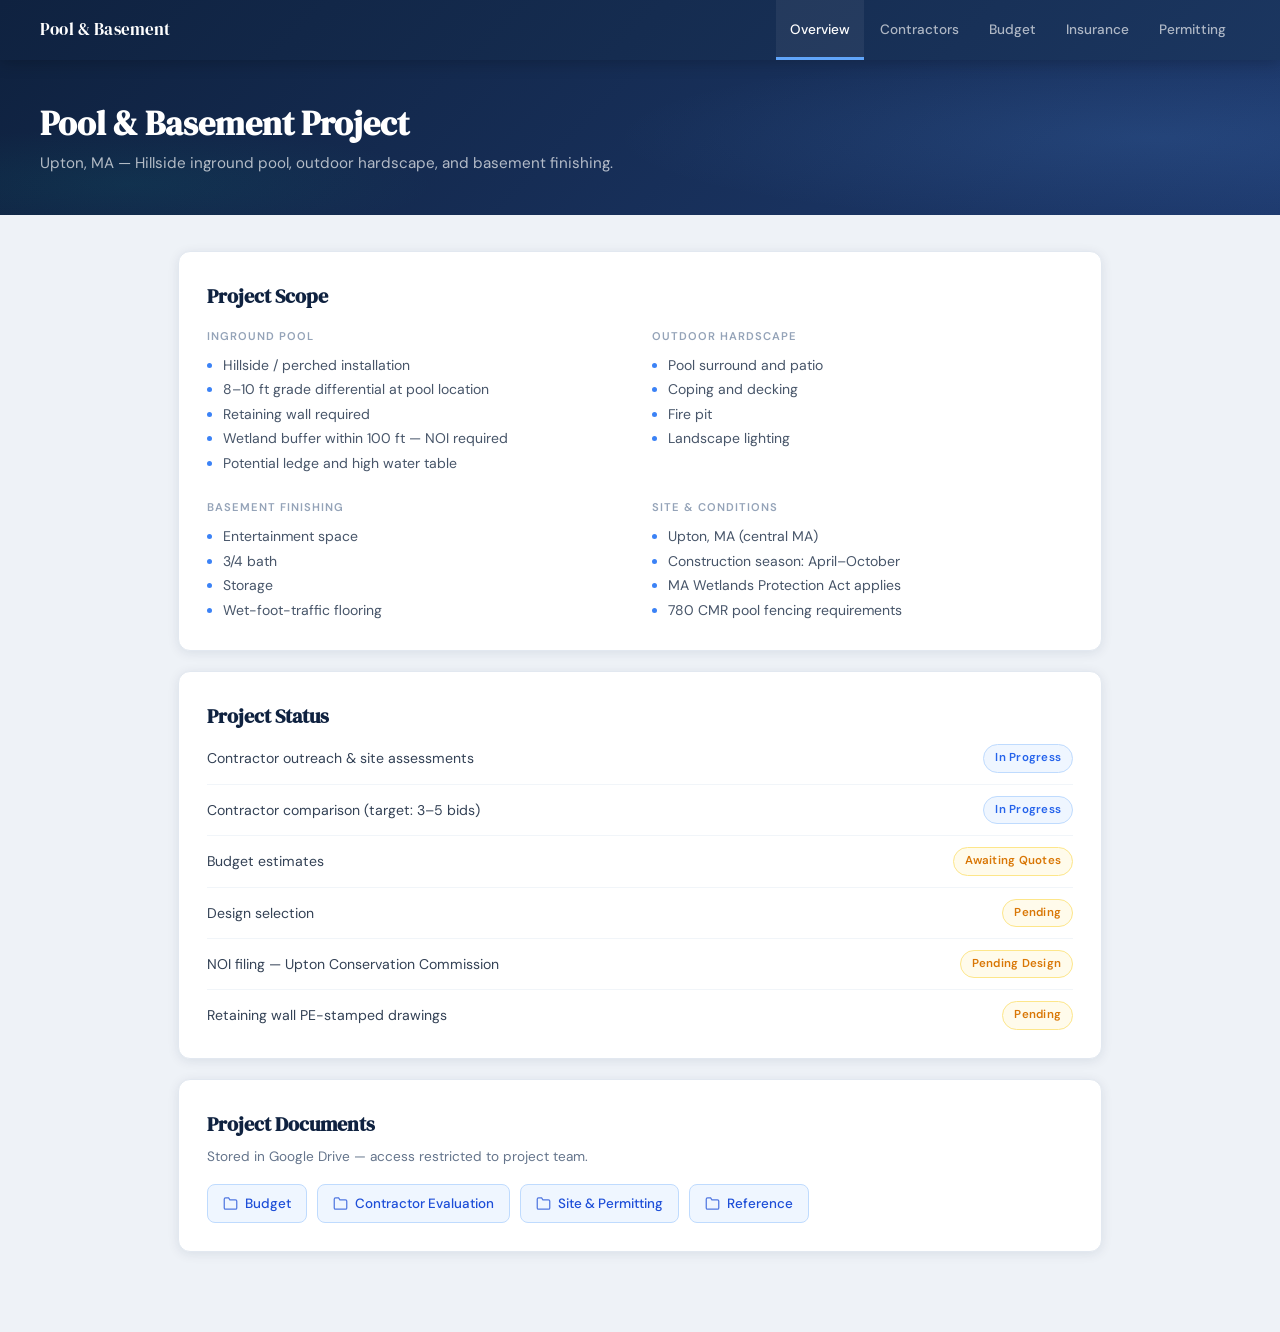
==== index.html @ 676a4ef1 "made nav bar more mobile friendly with a hamburger button" ====
<!DOCTYPE html>
<html lang="en">
<head>
  <meta charset="UTF-8">
  <meta name="viewport" content="width=device-width, initial-scale=1.0">
  <title>Pool &amp; Basement Project</title>
  <link rel="stylesheet" href="style.css">
</head>
<body>
<nav>
  <a class="brand" href="index.html">Pool &amp; Basement</a>
  <div class="nav-links">
    <a href="index.html" class="nav-link active">Overview</a>
    <a href="contractors.html" class="nav-link">Contractors</a>
    <a href="budget.html" class="nav-link">Budget</a>
    <a href="insurance.html" class="nav-link">Insurance</a>
    <a href="permitting.html" class="nav-link">Permitting</a>
  </div>
  <button class="nav-toggle" id="navToggle" aria-label="Toggle navigation">
    <span></span><span></span><span></span>
  </button>
</nav>
<div class="nav-drawer" id="navDrawer">
  <a href="index.html" class="active">Overview</a>
  <a href="contractors.html">Contractors</a>
  <a href="budget.html">Budget</a>
  <a href="insurance.html">Insurance</a>
  <a href="permitting.html">Permitting</a>
</div>
<script>
  const t=document.getElementById('navToggle'),d=document.getElementById('navDrawer');
  t.addEventListener('click',()=>{t.classList.toggle('open');d.classList.toggle('open');});
  document.addEventListener('click',e=>{if(!t.contains(e.target)&&!d.contains(e.target)){t.classList.remove('open');d.classList.remove('open');}});
</script>

<div class="page-hero">
  <h1>Pool &amp; Basement Project</h1>
  <p>Upton, MA &mdash; Hillside inground pool, outdoor hardscape, and basement finishing.</p>
</div>

<div class="page">
  <div class="card">
    <h2>Project Scope</h2>
    <div class="card-grid">
      <div>
        <div class="label">Inground Pool</div>
        <ul>
          <li>Hillside / perched installation</li>
          <li>8&ndash;10 ft grade differential at pool location</li>
          <li>Retaining wall required</li>
          <li>Wetland buffer within 100 ft &mdash; NOI required</li>
          <li>Potential ledge and high water table</li>
        </ul>
      </div>
      <div>
        <div class="label">Outdoor Hardscape</div>
        <ul>
          <li>Pool surround and patio</li>
          <li>Coping and decking</li>
          <li>Fire pit</li>
          <li>Landscape lighting</li>
        </ul>
      </div>
      <div>
        <div class="label">Basement Finishing</div>
        <ul>
          <li>Entertainment space</li>
          <li>3/4 bath</li>
          <li>Storage</li>
          <li>Wet-foot-traffic flooring</li>
        </ul>
      </div>
      <div>
        <div class="label">Site &amp; Conditions</div>
        <ul>
          <li>Upton, MA (central MA)</li>
          <li>Construction season: April&ndash;October</li>
          <li>MA Wetlands Protection Act applies</li>
          <li>780 CMR pool fencing requirements</li>
        </ul>
      </div>
    </div>
  </div>

  <div class="card">
    <h2>Project Status</h2>
    <div style="margin-top:8px;">
      <div class="status-row"><span>Contractor outreach &amp; site assessments</span><span class="badge active">In Progress</span></div>
      <div class="status-row"><span>Contractor comparison (target: 3&ndash;5 bids)</span><span class="badge active">In Progress</span></div>
      <div class="status-row"><span>Budget estimates</span><span class="badge pending">Awaiting Quotes</span></div>
      <div class="status-row"><span>Design selection</span><span class="badge pending">Pending</span></div>
      <div class="status-row"><span>NOI filing &mdash; Upton Conservation Commission</span><span class="badge pending">Pending Design</span></div>
      <div class="status-row"><span>Retaining wall PE-stamped drawings</span><span class="badge pending">Pending</span></div>
    </div>
  </div>

  <div class="card">
    <h2>Project Documents</h2>
    <p style="font-size:0.85rem; color:var(--gray-500); margin-top:6px; margin-bottom:16px;">Stored in Google Drive &mdash; access restricted to project team.</p>
    <div class="drive-links">
      <a class="drive-link" href="https://drive.google.com/drive/folders/1htWcuKeWYpopLWyValG4H-BwKs19I35I" target="_blank">
        <svg width="15" height="15" viewBox="0 0 24 24" fill="none" stroke="currentColor" stroke-width="2"><path d="M22 19a2 2 0 0 1-2 2H4a2 2 0 0 1-2-2V5a2 2 0 0 1 2-2h5l2 3h9a2 2 0 0 1 2 2z"/></svg>Budget
      </a>
      <a class="drive-link" href="https://drive.google.com/drive/folders/1EN0j-a2XjCC9q99RXL48w9c2hKrCvqSE" target="_blank">
        <svg width="15" height="15" viewBox="0 0 24 24" fill="none" stroke="currentColor" stroke-width="2"><path d="M22 19a2 2 0 0 1-2 2H4a2 2 0 0 1-2-2V5a2 2 0 0 1 2-2h5l2 3h9a2 2 0 0 1 2 2z"/></svg>Contractor Evaluation
      </a>
      <a class="drive-link" href="https://drive.google.com/drive/folders/1o-U7WCH_w0f4J3xe7LhLAKI4BYmgaAaG" target="_blank">
        <svg width="15" height="15" viewBox="0 0 24 24" fill="none" stroke="currentColor" stroke-width="2"><path d="M22 19a2 2 0 0 1-2 2H4a2 2 0 0 1-2-2V5a2 2 0 0 1 2-2h5l2 3h9a2 2 0 0 1 2 2z"/></svg>Site &amp; Permitting
      </a>
      <a class="drive-link" href="https://drive.google.com/drive/folders/1_CKLg2X6cd-7pABBWBzJrajK5oQ_XawN" target="_blank">
        <svg width="15" height="15" viewBox="0 0 24 24" fill="none" stroke="currentColor" stroke-width="2"><path d="M22 19a2 2 0 0 1-2 2H4a2 2 0 0 1-2-2V5a2 2 0 0 1 2-2h5l2 3h9a2 2 0 0 1 2 2z"/></svg>Reference
      </a>
    </div>
  </div>
</div>
</body>
</html>
---- style.css ----
@import url('https://fonts.googleapis.com/css2?family=DM+Sans:ital,opsz,wght@0,9..40,300;0,9..40,400;0,9..40,500;0,9..40,600;1,9..40,400&family=DM+Serif+Display:ital@0;1&display=swap');

/* ── TOKENS ── */
:root {
  --navy:       #0f2240;
  --navy-mid:   #1b3660;
  --blue:       #2563eb;
  --blue-md:    #3b82f6;
  --blue-lt:    #eff6ff;
  --blue-border:#bfdbfe;
  --teal:       #0d9488;
  --amber:      #d97706;
  --amber-lt:   #fffbeb;
  --amber-border:#fde68a;
  --red:        #dc2626;
  --green:      #16a34a;
  --green-lt:   #f0fdf4;
  --green-border:#bbf7d0;
  --gray-50:    #f8fafc;
  --gray-100:   #f1f5f9;
  --gray-200:   #e2e8f0;
  --gray-300:   #cbd5e1;
  --gray-400:   #94a3b8;
  --gray-500:   #64748b;
  --gray-600:   #475569;
  --gray-700:   #334155;
  --gray-800:   #1e293b;
  --white:      #ffffff;
  --radius-sm:  6px;
  --radius:     12px;
  --radius-lg:  16px;
  --shadow-sm:  0 1px 4px rgba(15,34,64,0.07);
  --shadow:     0 2px 12px rgba(15,34,64,0.09);
  --shadow-md:  0 4px 24px rgba(15,34,64,0.13);
  --shadow-lg:  0 8px 40px rgba(15,34,64,0.16);
}

/* ── RESET ── */
*, *::before, *::after { box-sizing: border-box; margin: 0; padding: 0; }
html { font-size: 16px; -webkit-text-size-adjust: 100%; }

body {
  font-family: 'DM Sans', system-ui, sans-serif;
  background: #eef2f7;
  color: var(--gray-800);
  min-height: 100vh;
  line-height: 1.6;
}

/* ── NAVBAR ── */
nav {
  background: linear-gradient(135deg, var(--navy) 0%, var(--navy-mid) 100%);
  padding: 0 40px;
  display: flex;
  align-items: center;
  justify-content: space-between;
  height: 60px;
  position: sticky;
  top: 0;
  z-index: 100;
  box-shadow: 0 2px 16px rgba(0,0,0,0.22);
}

nav .brand {
  font-family: 'DM Serif Display', Georgia, serif;
  color: var(--white);
  font-size: 1.05rem;
  letter-spacing: 0.01em;
  white-space: nowrap;
  text-decoration: none;
  flex-shrink: 0;
}

nav .nav-links {
  display: flex;
  align-items: center;
  gap: 2px;
}

nav a.nav-link {
  color: rgba(255,255,255,0.65);
  text-decoration: none;
  font-size: 0.85rem;
  font-weight: 500;
  padding: 6px 14px;
  height: 60px;
  display: flex;
  align-items: center;
  border-bottom: 3px solid transparent;
  border-top: 3px solid transparent;
  transition: color 0.15s, border-color 0.15s, background 0.15s;
  white-space: nowrap;
}

nav a.nav-link:hover {
  color: var(--white);
  background: rgba(255,255,255,0.07);
}

nav a.nav-link.active {
  color: var(--white);
  border-bottom-color: #60a5fa;
  background: rgba(255,255,255,0.06);
}

/* ── HAMBURGER BUTTON ── */
.nav-toggle {
  display: none;
  flex-direction: column;
  justify-content: center;
  align-items: center;
  gap: 5px;
  width: 40px;
  height: 40px;
  background: none;
  border: none;
  cursor: pointer;
  padding: 4px;
  border-radius: 6px;
  transition: background 0.15s;
  flex-shrink: 0;
}

.nav-toggle:hover { background: rgba(255,255,255,0.1); }

.nav-toggle span {
  display: block;
  width: 22px;
  height: 2px;
  background: rgba(255,255,255,0.85);
  border-radius: 2px;
  transition: transform 0.25s, opacity 0.25s;
  transform-origin: center;
}

/* Animate to X when open */
.nav-toggle.open span:nth-child(1) { transform: translateY(7px) rotate(45deg); }
.nav-toggle.open span:nth-child(2) { opacity: 0; }
.nav-toggle.open span:nth-child(3) { transform: translateY(-7px) rotate(-45deg); }

/* ── MOBILE DROPDOWN ── */
.nav-drawer {
  display: none;
  position: absolute;
  top: 60px;
  left: 0;
  right: 0;
  background: var(--navy);
  box-shadow: 0 8px 24px rgba(0,0,0,0.28);
  z-index: 99;
  border-top: 1px solid rgba(255,255,255,0.08);
}

.nav-drawer.open { display: block; }

.nav-drawer a {
  display: block;
  color: rgba(255,255,255,0.75);
  text-decoration: none;
  font-size: 0.95rem;
  font-weight: 500;
  padding: 14px 24px;
  border-left: 3px solid transparent;
  transition: background 0.15s, color 0.15s, border-color 0.15s;
}

.nav-drawer a:hover {
  background: rgba(255,255,255,0.06);
  color: var(--white);
}

.nav-drawer a.active {
  color: var(--white);
  border-left-color: #60a5fa;
  background: rgba(96,165,250,0.08);
}

/* ── PAGE HERO ── */
.page-hero {
  background: linear-gradient(135deg, var(--navy) 0%, #1e3a6e 100%);
  padding: 44px 40px 40px;
  position: relative;
  overflow: hidden;
}

.page-hero::before {
  content: '';
  position: absolute;
  inset: 0;
  background:
    radial-gradient(ellipse 60% 80% at 90% 50%, rgba(96,165,250,0.12) 0%, transparent 70%),
    radial-gradient(ellipse 40% 60% at 10% 80%, rgba(13,148,136,0.10) 0%, transparent 60%);
  pointer-events: none;
}

.page-hero h1 {
  font-family: 'DM Serif Display', Georgia, serif;
  font-size: 2.1rem;
  color: var(--white);
  line-height: 1.15;
  position: relative;
}

.page-hero p {
  margin-top: 8px;
  color: rgba(255,255,255,0.68);
  font-size: 0.95rem;
  max-width: 620px;
  position: relative;
}

/* ── PAGE BODY ── */
.page {
  max-width: 980px;
  margin: 0 auto;
  padding: 36px 28px 80px;
}

/* ── CARDS ── */
.card {
  background: var(--white);
  border: 1px solid var(--gray-200);
  border-radius: var(--radius);
  padding: 28px;
  box-shadow: var(--shadow);
  transition: box-shadow 0.2s;
}

.card:hover { box-shadow: var(--shadow-md); }
.card + .card { margin-top: 20px; }

.card h2 {
  font-family: 'DM Serif Display', Georgia, serif;
  font-size: 1.25rem;
  color: var(--navy);
}

.card .meta {
  font-size: 0.82rem;
  color: var(--gray-400);
  margin-top: 3px;
  margin-bottom: 18px;
}
.card .meta a { color: var(--blue); text-decoration: none; font-weight: 500; }
.card .meta a:hover { text-decoration: underline; }

.card-grid {
  display: grid;
  grid-template-columns: 1fr 1fr;
  gap: 24px;
  margin-top: 16px;
}

/* ── LABEL ── */
.label {
  font-size: 0.7rem;
  font-weight: 600;
  text-transform: uppercase;
  letter-spacing: 0.09em;
  color: var(--gray-400);
  margin: 18px 0 7px;
}
.label:first-child { margin-top: 0; }

/* ── TAGS ── */
.tags { display: flex; flex-wrap: wrap; gap: 5px; }

.tag {
  font-size: 0.74rem;
  font-weight: 500;
  border-radius: var(--radius-sm);
  padding: 3px 9px;
  background: var(--blue-lt);
  color: #1d4ed8;
  border: 1px solid var(--blue-border);
}
.tag.warn  { background: var(--amber-lt); color: var(--amber); border-color: var(--amber-border); }
.tag.ok    { background: var(--green-lt); color: var(--green); border-color: var(--green-border); }
.tag.muted { background: var(--gray-100); color: var(--gray-500); border-color: var(--gray-200); }

/* ── BULLETS ── */
.card ul {
  padding-left: 16px;
  font-size: 0.875rem;
  color: var(--gray-600);
  line-height: 1.75;
  margin-top: 6px;
}
.card ul li::marker { color: var(--blue-md); }

/* ── CHECKLIST ── */
.checklist { display: flex; flex-direction: column; gap: 7px; margin-top: 4px; }

.check-item {
  display: flex;
  align-items: flex-start;
  gap: 12px;
  background: var(--gray-50);
  border: 1px solid var(--gray-200);
  border-radius: 9px;
  padding: 13px 16px;
  transition: background 0.12s, border-color 0.12s, box-shadow 0.12s;
}
.check-item:hover {
  background: var(--blue-lt);
  border-color: var(--blue-border);
  box-shadow: var(--shadow-sm);
}
.check-item input[type=checkbox] {
  margin-top: 2px;
  flex-shrink: 0;
  width: 16px;
  height: 16px;
  accent-color: var(--blue);
  cursor: pointer;
}
.check-item label {
  font-size: 0.875rem;
  color: var(--gray-700);
  line-height: 1.55;
  cursor: pointer;
}
.check-item label strong { color: var(--gray-800); font-weight: 600; }

/* ── PHASE HEADERS ── */
.phase-header {
  font-size: 0.73rem;
  font-weight: 600;
  text-transform: uppercase;
  letter-spacing: 0.09em;
  padding: 5px 13px;
  border-radius: 20px;
  display: inline-flex;
  align-items: center;
  gap: 6px;
  margin: 28px 0 12px;
  color: var(--white);
}
.phase-header:first-child { margin-top: 4px; }
.phase-header.pre    { background: var(--blue); }
.phase-header.during { background: var(--amber); }
.phase-header.post   { background: var(--green); }

/* ── STATUS BADGES ── */
.badge {
  font-size: 0.72rem;
  font-weight: 600;
  border-radius: 20px;
  padding: 4px 11px;
  display: inline-block;
  white-space: nowrap;
  letter-spacing: 0.02em;
}
.badge.pending  { background: var(--amber-lt);  color: var(--amber); border: 1px solid var(--amber-border); }
.badge.active   { background: var(--blue-lt);   color: var(--blue);  border: 1px solid var(--blue-border); }
.badge.done     { background: var(--green-lt);  color: var(--green); border: 1px solid var(--green-border); }
.badge.deferred { background: var(--gray-100);  color: var(--gray-500); border: 1px solid var(--gray-200); }

/* ── STATUS ROWS ── */
.status-row {
  display: flex;
  justify-content: space-between;
  align-items: center;
  font-size: 0.88rem;
  color: var(--gray-700);
  padding: 11px 0;
  border-bottom: 1px solid var(--gray-100);
  gap: 12px;
}
.status-row:last-child { border-bottom: none; padding-bottom: 0; }
.status-row:first-child { padding-top: 4px; }

/* ── DRIVE LINKS ── */
.drive-links { display: flex; flex-wrap: wrap; gap: 10px; margin-top: 4px; }

.drive-link {
  display: inline-flex;
  align-items: center;
  gap: 7px;
  font-size: 0.84rem;
  font-weight: 500;
  color: #1d4ed8;
  background: var(--blue-lt);
  border: 1px solid var(--blue-border);
  border-radius: 8px;
  padding: 8px 15px;
  text-decoration: none;
  transition: background 0.15s, box-shadow 0.15s, transform 0.1s;
}
.drive-link:hover {
  background: #dbeafe;
  box-shadow: 0 3px 10px rgba(37,99,235,0.15);
  transform: translateY(-1px);
}
.drive-link svg { flex-shrink: 0; opacity: 0.75; }

/* ── ACTION BAR ── */
.action-bar {
  display: flex;
  flex-wrap: wrap;
  gap: 10px;
  margin-bottom: 24px;
}

/* ── CONTRACTOR HEADER ROW ── */
.contractor-header {
  display: flex;
  justify-content: space-between;
  align-items: flex-start;
  flex-wrap: wrap;
  gap: 10px;
  margin-bottom: 4px;
}

/* ── PLACEHOLDER ── */
.placeholder {
  text-align: center;
  padding: 48px 24px 24px;
  color: var(--gray-400);
}
.placeholder .icon { font-size: 2.2rem; margin-bottom: 10px; }
.placeholder p { font-size: 0.88rem; line-height: 1.7; }

/* ── FOOTNOTE ── */
.footnote {
  font-size: 0.78rem;
  color: var(--gray-400);
  margin-top: 24px;
  padding-top: 16px;
  border-top: 1px solid var(--gray-200);
  line-height: 1.65;
}

/* ── RESPONSIVE ── */
@media (max-width: 640px) {
  nav { padding: 0 20px; }
  .nav-links { display: none; }
  .nav-toggle { display: flex; }
  .page-hero { padding: 32px 20px 28px; }
  .page-hero h1 { font-size: 1.6rem; }
  .page { padding: 24px 16px 60px; }
  .card { padding: 20px 18px; }
  .card-grid { grid-template-columns: 1fr; gap: 16px; }
}
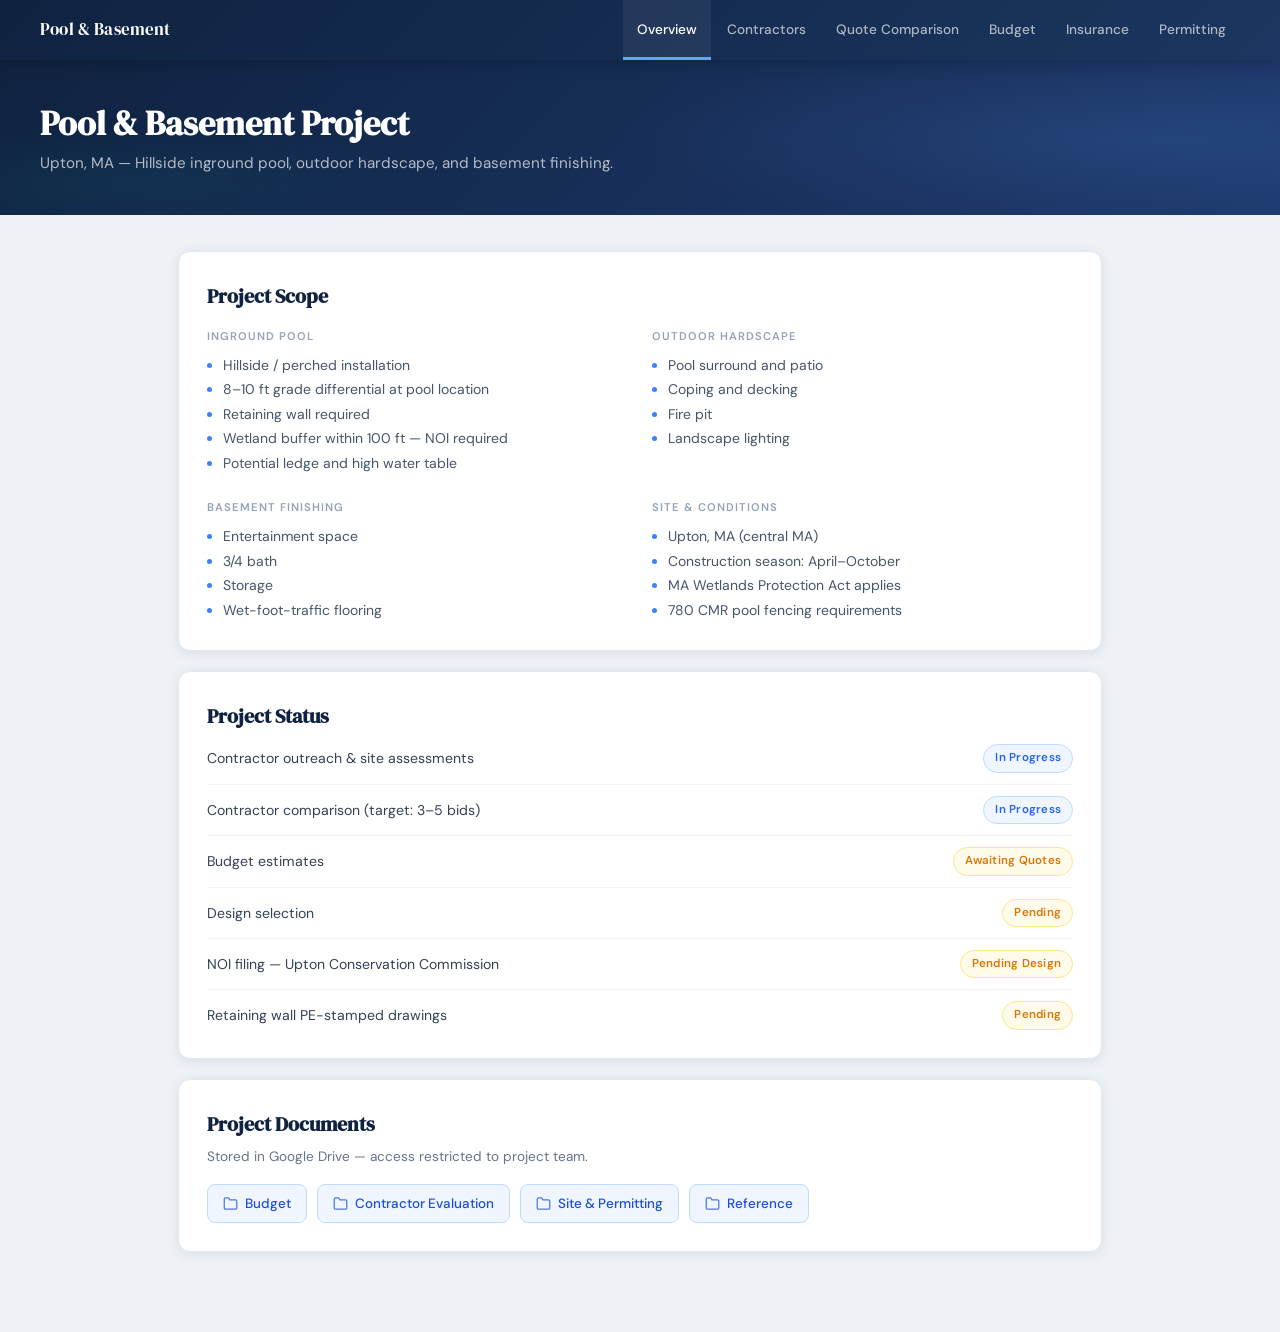
==== commit 21bf6fcf: "Added quote from New View (Aquascape); created side-by-side comparison of pools from quotes so far a" ====
--- a/index.html
+++ b/index.html
@@ -12,6 +12,7 @@
   <div class="nav-links">
     <a href="index.html" class="nav-link active">Overview</a>
     <a href="contractors.html" class="nav-link">Contractors</a>
+    <a href="pool-comparison.html" class="nav-link">Quote Comparison</a>
     <a href="budget.html" class="nav-link">Budget</a>
     <a href="insurance.html" class="nav-link">Insurance</a>
     <a href="permitting.html" class="nav-link">Permitting</a>
@@ -23,6 +24,7 @@
 <div class="nav-drawer" id="navDrawer">
   <a href="index.html" class="active">Overview</a>
   <a href="contractors.html">Contractors</a>
+  <a href="pool-comparison.html">Quote Comparison</a>
   <a href="budget.html">Budget</a>
   <a href="insurance.html">Insurance</a>
   <a href="permitting.html">Permitting</a>
--- a/style.css
+++ b/style.css
@@ -75,7 +75,10 @@
   display: flex;
   align-items: center;
   gap: 2px;
-}
+  overflow-x: auto;
+  scrollbar-width: none;
+}
+nav .nav-links::-webkit-scrollbar { display: none; }
 
 nav a.nav-link {
   color: rgba(255,255,255,0.65);
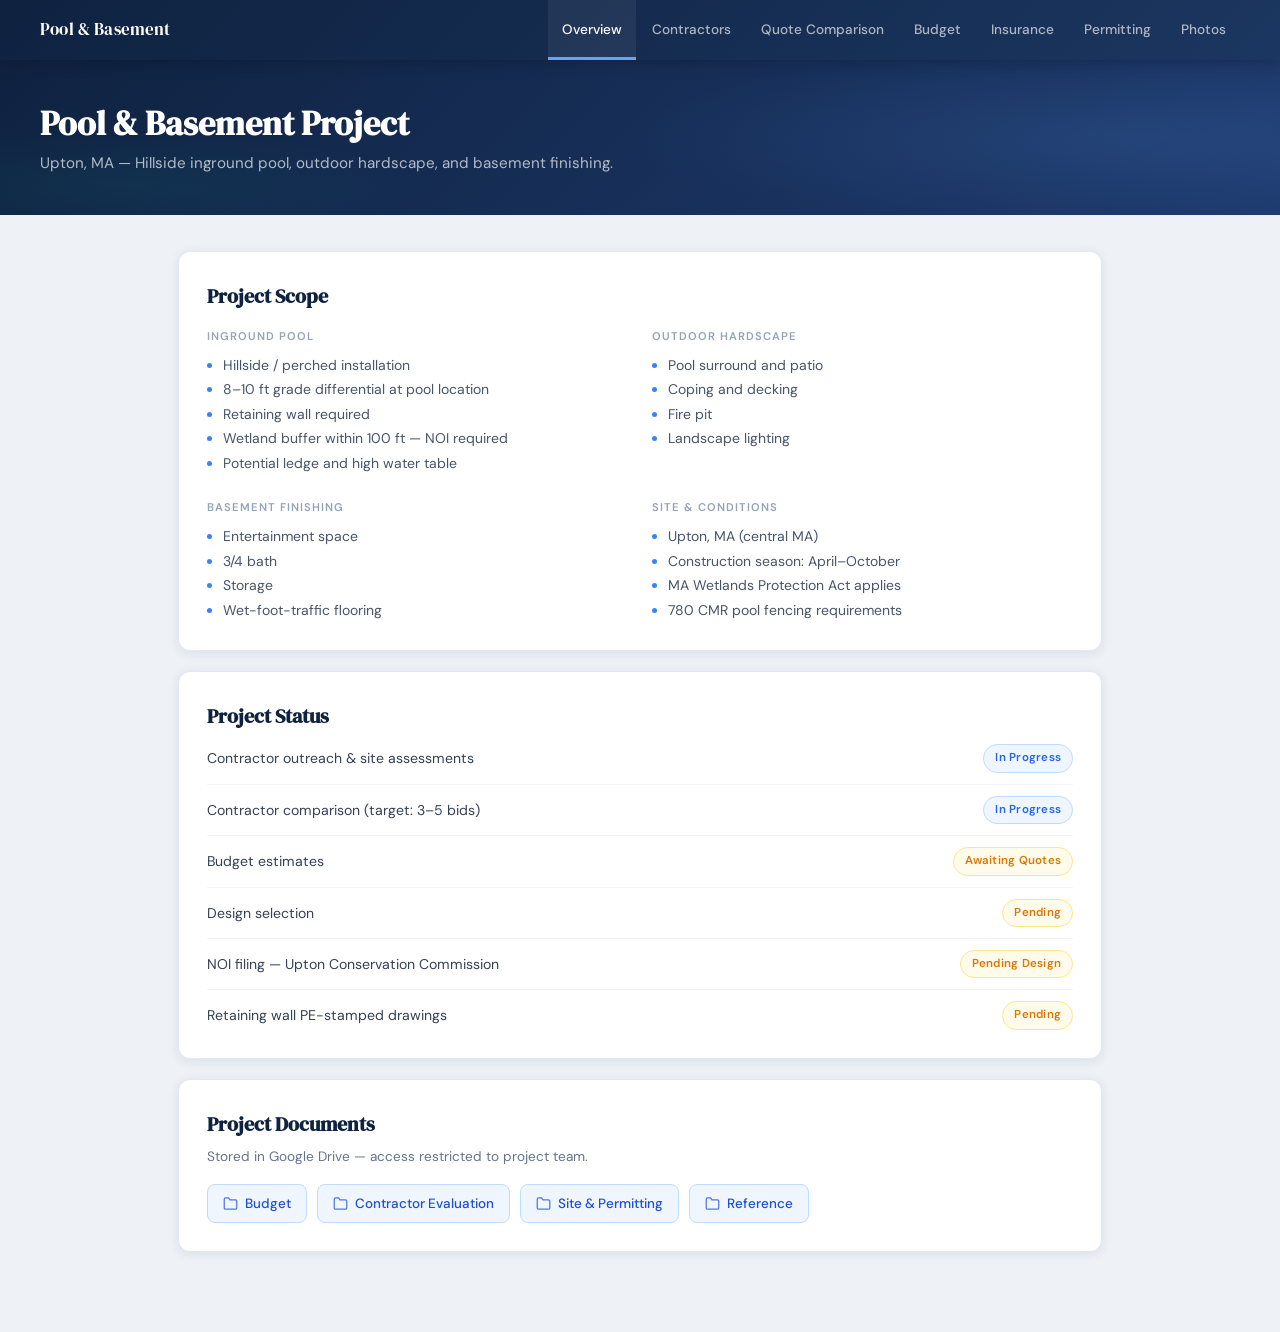
==== commit be3416fa: "Updated Chapman info; added before photos and photos.html" ====
--- a/index.html
+++ b/index.html
@@ -16,6 +16,7 @@
     <a href="budget.html" class="nav-link">Budget</a>
     <a href="insurance.html" class="nav-link">Insurance</a>
     <a href="permitting.html" class="nav-link">Permitting</a>
+    <a href="photos.html" class="nav-link">Photos</a>
   </div>
   <button class="nav-toggle" id="navToggle" aria-label="Toggle navigation">
     <span></span><span></span><span></span>
@@ -28,6 +29,7 @@
   <a href="budget.html">Budget</a>
   <a href="insurance.html">Insurance</a>
   <a href="permitting.html">Permitting</a>
+  <a href="photos.html">Photos</a>
 </div>
 <script>
   const t=document.getElementById('navToggle'),d=document.getElementById('navDrawer');
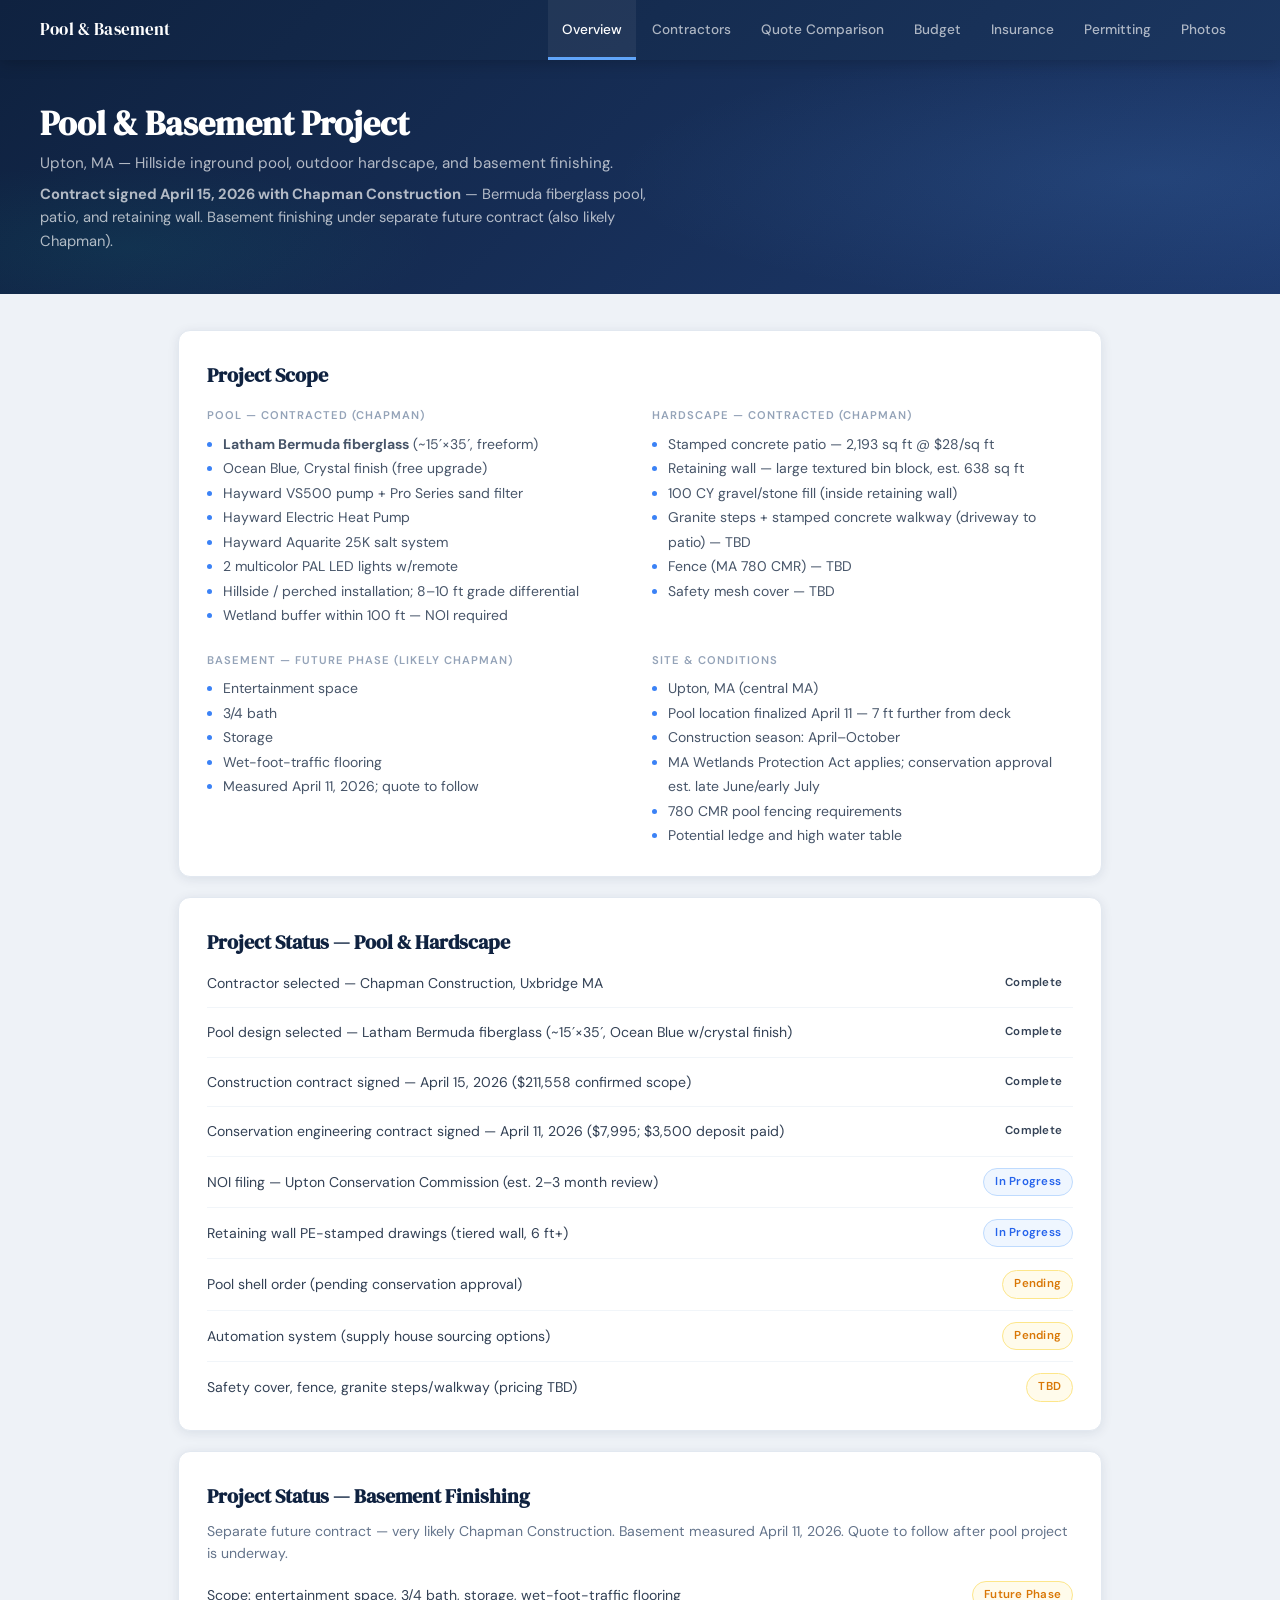
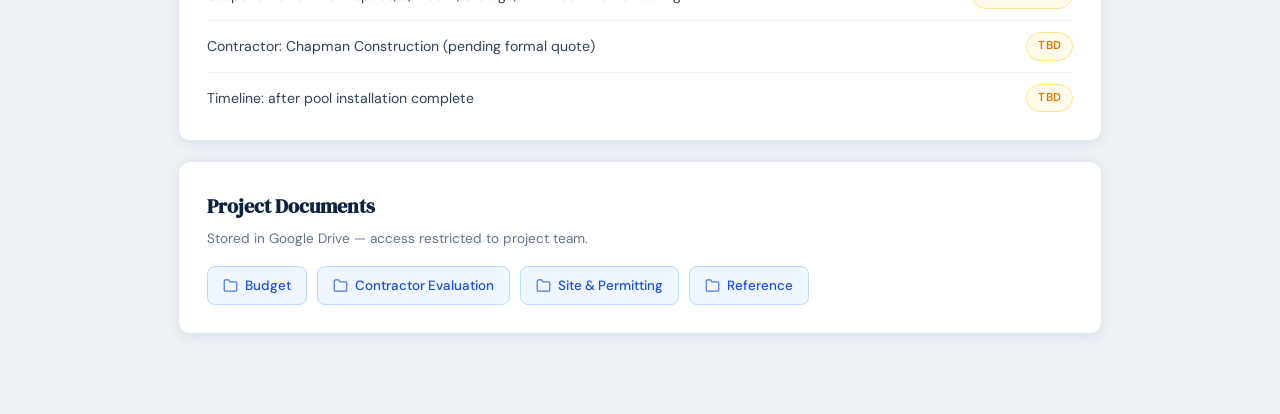
==== commit ce6478e9: "refreshed all html with latest Chapman info to reflect actual contract" ====
--- a/index.html
+++ b/index.html
@@ -40,6 +40,7 @@
 <div class="page-hero">
   <h1>Pool &amp; Basement Project</h1>
   <p>Upton, MA &mdash; Hillside inground pool, outdoor hardscape, and basement finishing.</p>
+  <p style="margin-top:8px; font-size:0.92rem;"><strong>Contract signed April 15, 2026 with Chapman Construction</strong> &mdash; Bermuda fiberglass pool, patio, and retaining wall. Basement finishing under separate future contract (also likely Chapman).</p>
 </div>
 
 <div class="page">
@@ -47,54 +48,75 @@
     <h2>Project Scope</h2>
     <div class="card-grid">
       <div>
-        <div class="label">Inground Pool</div>
+        <div class="label">Pool &mdash; Contracted (Chapman)</div>
         <ul>
-          <li>Hillside / perched installation</li>
-          <li>8&ndash;10 ft grade differential at pool location</li>
-          <li>Retaining wall required</li>
+          <li><strong>Latham Bermuda fiberglass</strong> (~15&prime;&times;35&prime;, freeform)</li>
+          <li>Ocean Blue, Crystal finish (free upgrade)</li>
+          <li>Hayward VS500 pump + Pro Series sand filter</li>
+          <li>Hayward Electric Heat Pump</li>
+          <li>Hayward Aquarite 25K salt system</li>
+          <li>2 multicolor PAL LED lights w/remote</li>
+          <li>Hillside / perched installation; 8&ndash;10 ft grade differential</li>
           <li>Wetland buffer within 100 ft &mdash; NOI required</li>
-          <li>Potential ledge and high water table</li>
         </ul>
       </div>
       <div>
-        <div class="label">Outdoor Hardscape</div>
+        <div class="label">Hardscape &mdash; Contracted (Chapman)</div>
         <ul>
-          <li>Pool surround and patio</li>
-          <li>Coping and decking</li>
-          <li>Fire pit</li>
-          <li>Landscape lighting</li>
+          <li>Stamped concrete patio &mdash; 2,193 sq ft @ $28/sq ft</li>
+          <li>Retaining wall &mdash; large textured bin block, est. 638 sq ft</li>
+          <li>100 CY gravel/stone fill (inside retaining wall)</li>
+          <li>Granite steps + stamped concrete walkway (driveway to patio) &mdash; TBD</li>
+          <li>Fence (MA 780 CMR) &mdash; TBD</li>
+          <li>Safety mesh cover &mdash; TBD</li>
         </ul>
       </div>
       <div>
-        <div class="label">Basement Finishing</div>
+        <div class="label">Basement &mdash; Future Phase (likely Chapman)</div>
         <ul>
           <li>Entertainment space</li>
           <li>3/4 bath</li>
           <li>Storage</li>
           <li>Wet-foot-traffic flooring</li>
+          <li>Measured April 11, 2026; quote to follow</li>
         </ul>
       </div>
       <div>
         <div class="label">Site &amp; Conditions</div>
         <ul>
           <li>Upton, MA (central MA)</li>
+          <li>Pool location finalized April 11 &mdash; 7 ft further from deck</li>
           <li>Construction season: April&ndash;October</li>
-          <li>MA Wetlands Protection Act applies</li>
+          <li>MA Wetlands Protection Act applies; conservation approval est. late June/early July</li>
           <li>780 CMR pool fencing requirements</li>
+          <li>Potential ledge and high water table</li>
         </ul>
       </div>
     </div>
   </div>
 
   <div class="card">
-    <h2>Project Status</h2>
+    <h2>Project Status &mdash; Pool &amp; Hardscape</h2>
     <div style="margin-top:8px;">
-      <div class="status-row"><span>Contractor outreach &amp; site assessments</span><span class="badge active">In Progress</span></div>
-      <div class="status-row"><span>Contractor comparison (target: 3&ndash;5 bids)</span><span class="badge active">In Progress</span></div>
-      <div class="status-row"><span>Budget estimates</span><span class="badge pending">Awaiting Quotes</span></div>
-      <div class="status-row"><span>Design selection</span><span class="badge pending">Pending</span></div>
-      <div class="status-row"><span>NOI filing &mdash; Upton Conservation Commission</span><span class="badge pending">Pending Design</span></div>
-      <div class="status-row"><span>Retaining wall PE-stamped drawings</span><span class="badge pending">Pending</span></div>
+      <div class="status-row"><span>Contractor selected &mdash; Chapman Construction, Uxbridge MA</span><span class="badge ok">Complete</span></div>
+      <div class="status-row"><span>Pool design selected &mdash; Latham Bermuda fiberglass (~15&prime;&times;35&prime;, Ocean Blue w/crystal finish)</span><span class="badge ok">Complete</span></div>
+      <div class="status-row"><span>Construction contract signed &mdash; April 15, 2026 ($211,558 confirmed scope)</span><span class="badge ok">Complete</span></div>
+      <div class="status-row"><span>Conservation engineering contract signed &mdash; April 11, 2026 ($7,995; $3,500 deposit paid)</span><span class="badge ok">Complete</span></div>
+      <div class="status-row"><span>NOI filing &mdash; Upton Conservation Commission (est. 2&ndash;3 month review)</span><span class="badge active">In Progress</span></div>
+      <div class="status-row"><span>Retaining wall PE-stamped drawings (tiered wall, 6 ft+)</span><span class="badge active">In Progress</span></div>
+      <div class="status-row"><span>Pool shell order (pending conservation approval)</span><span class="badge pending">Pending</span></div>
+      <div class="status-row"><span>Automation system (supply house sourcing options)</span><span class="badge pending">Pending</span></div>
+      <div class="status-row"><span>Safety cover, fence, granite steps/walkway (pricing TBD)</span><span class="badge pending">TBD</span></div>
+    </div>
+  </div>
+
+  <div class="card">
+    <h2>Project Status &mdash; Basement Finishing</h2>
+    <p style="font-size:0.88rem; color:var(--gray-500); margin:8px 0 12px;">Separate future contract &mdash; very likely Chapman Construction. Basement measured April 11, 2026. Quote to follow after pool project is underway.</p>
+    <div style="margin-top:4px;">
+      <div class="status-row"><span>Scope: entertainment space, 3/4 bath, storage, wet-foot-traffic flooring</span><span class="badge pending">Future Phase</span></div>
+      <div class="status-row"><span>Contractor: Chapman Construction (pending formal quote)</span><span class="badge pending">TBD</span></div>
+      <div class="status-row"><span>Timeline: after pool installation complete</span><span class="badge pending">TBD</span></div>
     </div>
   </div>
 
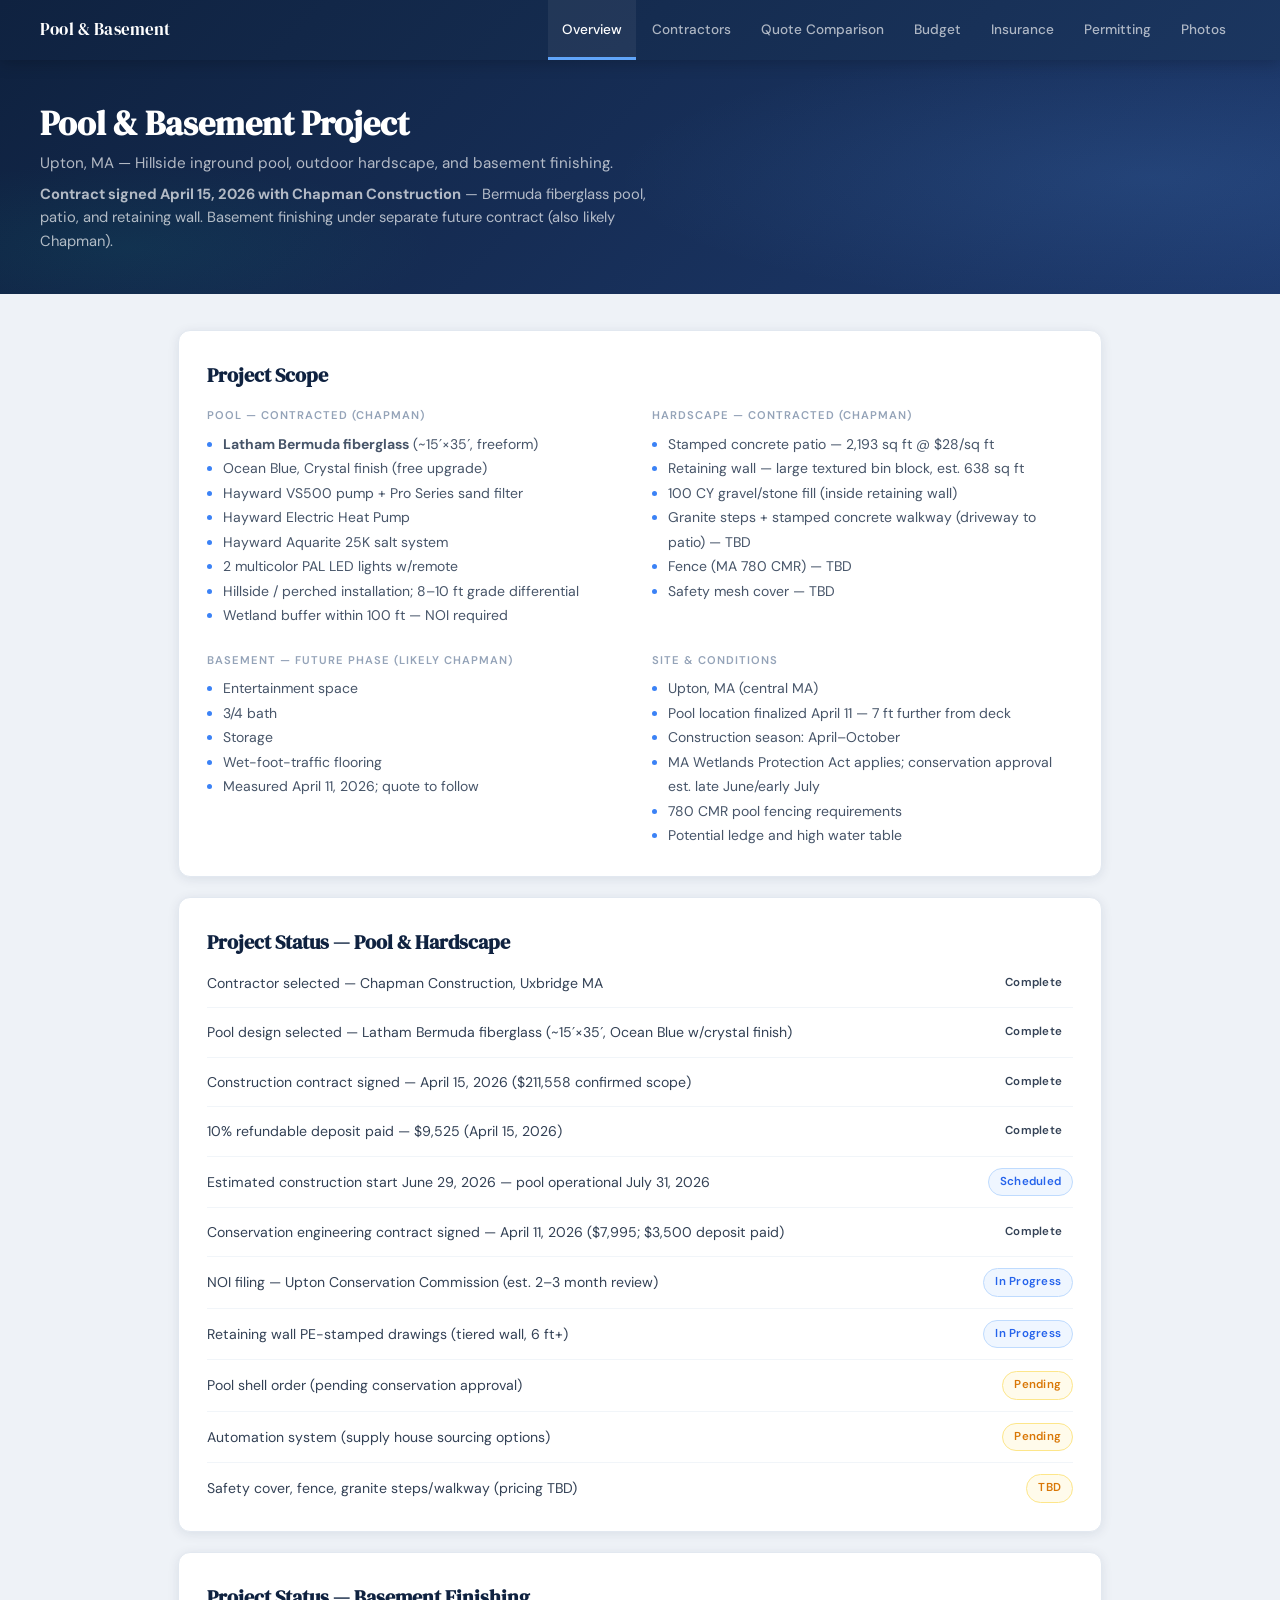
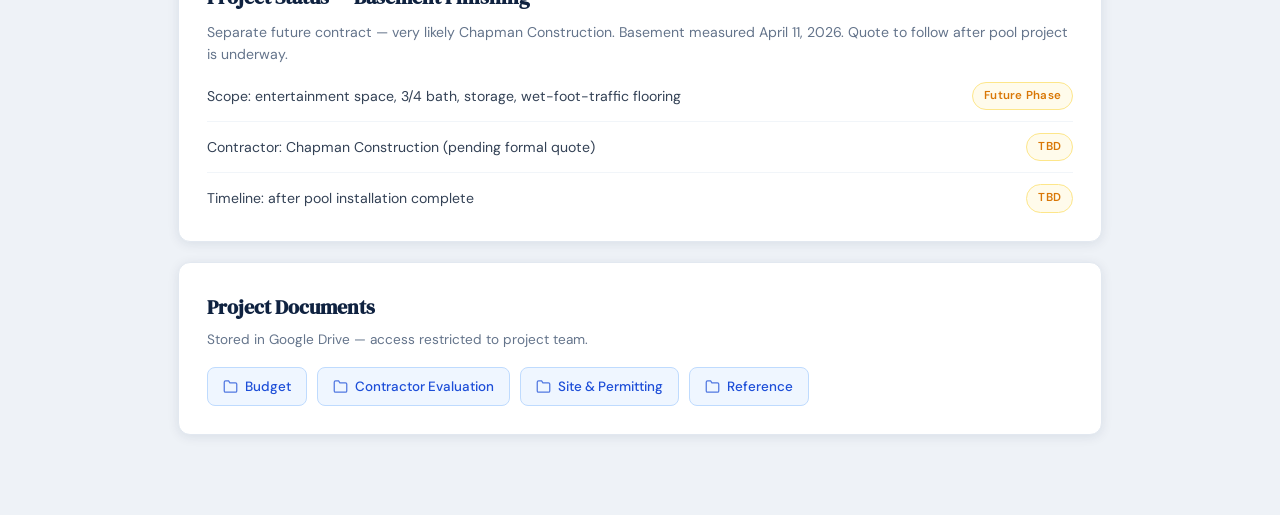
==== commit 6caf8086: "10% refundable deposit paid; contract terms finalized; contract signed" ====
--- a/index.html
+++ b/index.html
@@ -101,6 +101,8 @@
       <div class="status-row"><span>Contractor selected &mdash; Chapman Construction, Uxbridge MA</span><span class="badge ok">Complete</span></div>
       <div class="status-row"><span>Pool design selected &mdash; Latham Bermuda fiberglass (~15&prime;&times;35&prime;, Ocean Blue w/crystal finish)</span><span class="badge ok">Complete</span></div>
       <div class="status-row"><span>Construction contract signed &mdash; April 15, 2026 ($211,558 confirmed scope)</span><span class="badge ok">Complete</span></div>
+      <div class="status-row"><span>10% refundable deposit paid &mdash; $9,525 (April 15, 2026)</span><span class="badge ok">Complete</span></div>
+      <div class="status-row"><span>Estimated construction start June 29, 2026 &mdash; pool operational July 31, 2026</span><span class="badge active">Scheduled</span></div>
       <div class="status-row"><span>Conservation engineering contract signed &mdash; April 11, 2026 ($7,995; $3,500 deposit paid)</span><span class="badge ok">Complete</span></div>
       <div class="status-row"><span>NOI filing &mdash; Upton Conservation Commission (est. 2&ndash;3 month review)</span><span class="badge active">In Progress</span></div>
       <div class="status-row"><span>Retaining wall PE-stamped drawings (tiered wall, 6 ft+)</span><span class="badge active">In Progress</span></div>
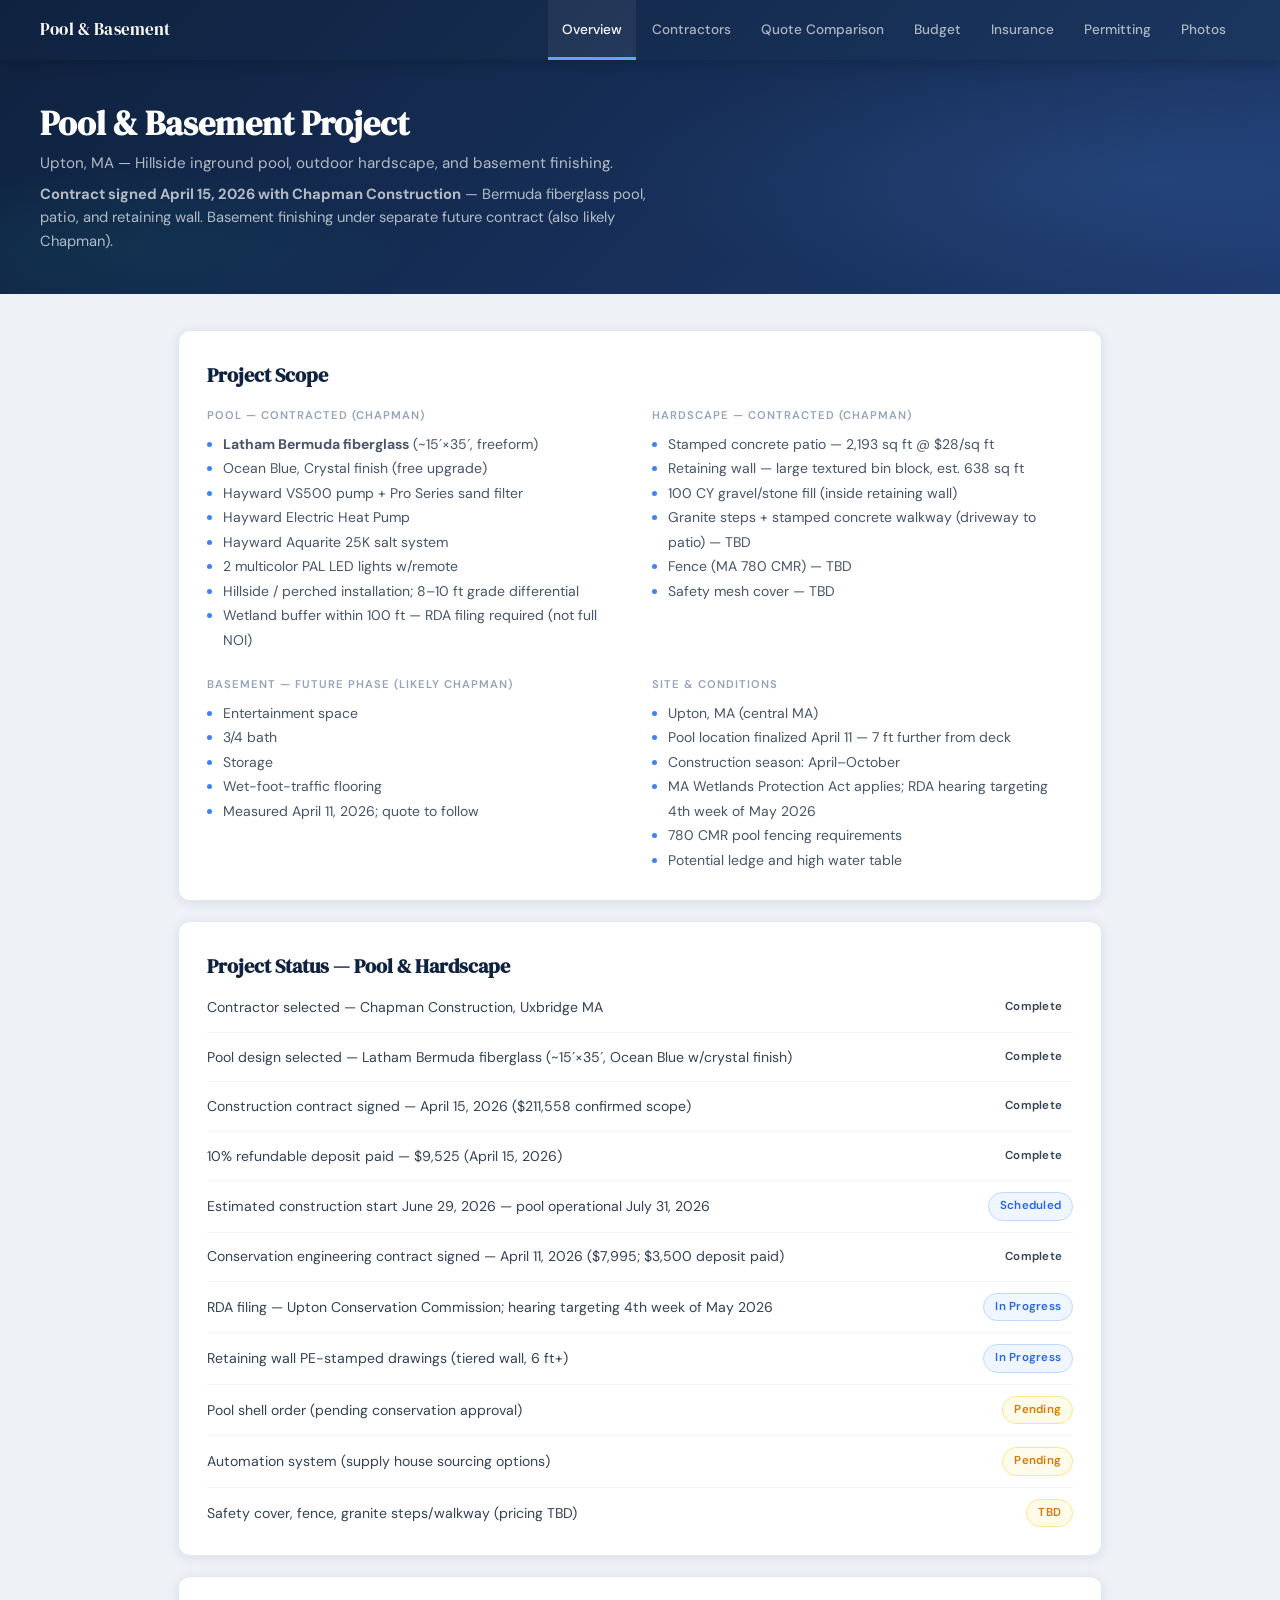
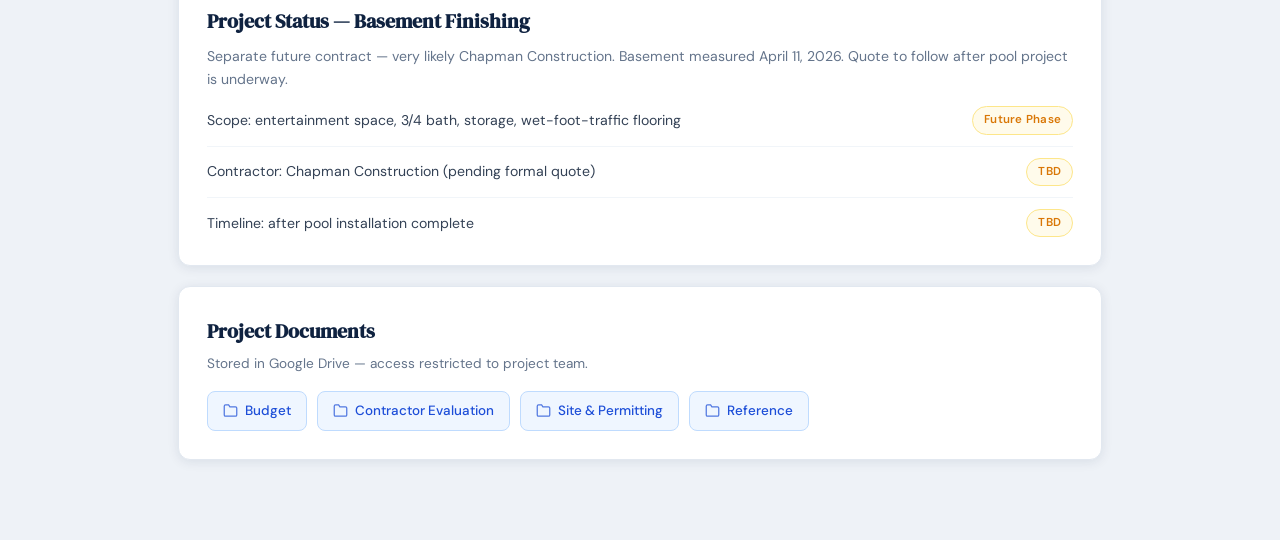
==== commit 2fb8afba: "Updated permitting sections to change from NOI to RDA" ====
--- a/index.html
+++ b/index.html
@@ -57,7 +57,7 @@
           <li>Hayward Aquarite 25K salt system</li>
           <li>2 multicolor PAL LED lights w/remote</li>
           <li>Hillside / perched installation; 8&ndash;10 ft grade differential</li>
-          <li>Wetland buffer within 100 ft &mdash; NOI required</li>
+          <li>Wetland buffer within 100 ft &mdash; RDA filing required (not full NOI)</li>
         </ul>
       </div>
       <div>
@@ -87,7 +87,7 @@
           <li>Upton, MA (central MA)</li>
           <li>Pool location finalized April 11 &mdash; 7 ft further from deck</li>
           <li>Construction season: April&ndash;October</li>
-          <li>MA Wetlands Protection Act applies; conservation approval est. late June/early July</li>
+          <li>MA Wetlands Protection Act applies; RDA hearing targeting 4th week of May 2026</li>
           <li>780 CMR pool fencing requirements</li>
           <li>Potential ledge and high water table</li>
         </ul>
@@ -104,7 +104,7 @@
       <div class="status-row"><span>10% refundable deposit paid &mdash; $9,525 (April 15, 2026)</span><span class="badge ok">Complete</span></div>
       <div class="status-row"><span>Estimated construction start June 29, 2026 &mdash; pool operational July 31, 2026</span><span class="badge active">Scheduled</span></div>
       <div class="status-row"><span>Conservation engineering contract signed &mdash; April 11, 2026 ($7,995; $3,500 deposit paid)</span><span class="badge ok">Complete</span></div>
-      <div class="status-row"><span>NOI filing &mdash; Upton Conservation Commission (est. 2&ndash;3 month review)</span><span class="badge active">In Progress</span></div>
+      <div class="status-row"><span>RDA filing &mdash; Upton Conservation Commission; hearing targeting 4th week of May 2026</span><span class="badge active">In Progress</span></div>
       <div class="status-row"><span>Retaining wall PE-stamped drawings (tiered wall, 6 ft+)</span><span class="badge active">In Progress</span></div>
       <div class="status-row"><span>Pool shell order (pending conservation approval)</span><span class="badge pending">Pending</span></div>
       <div class="status-row"><span>Automation system (supply house sourcing options)</span><span class="badge pending">Pending</span></div>
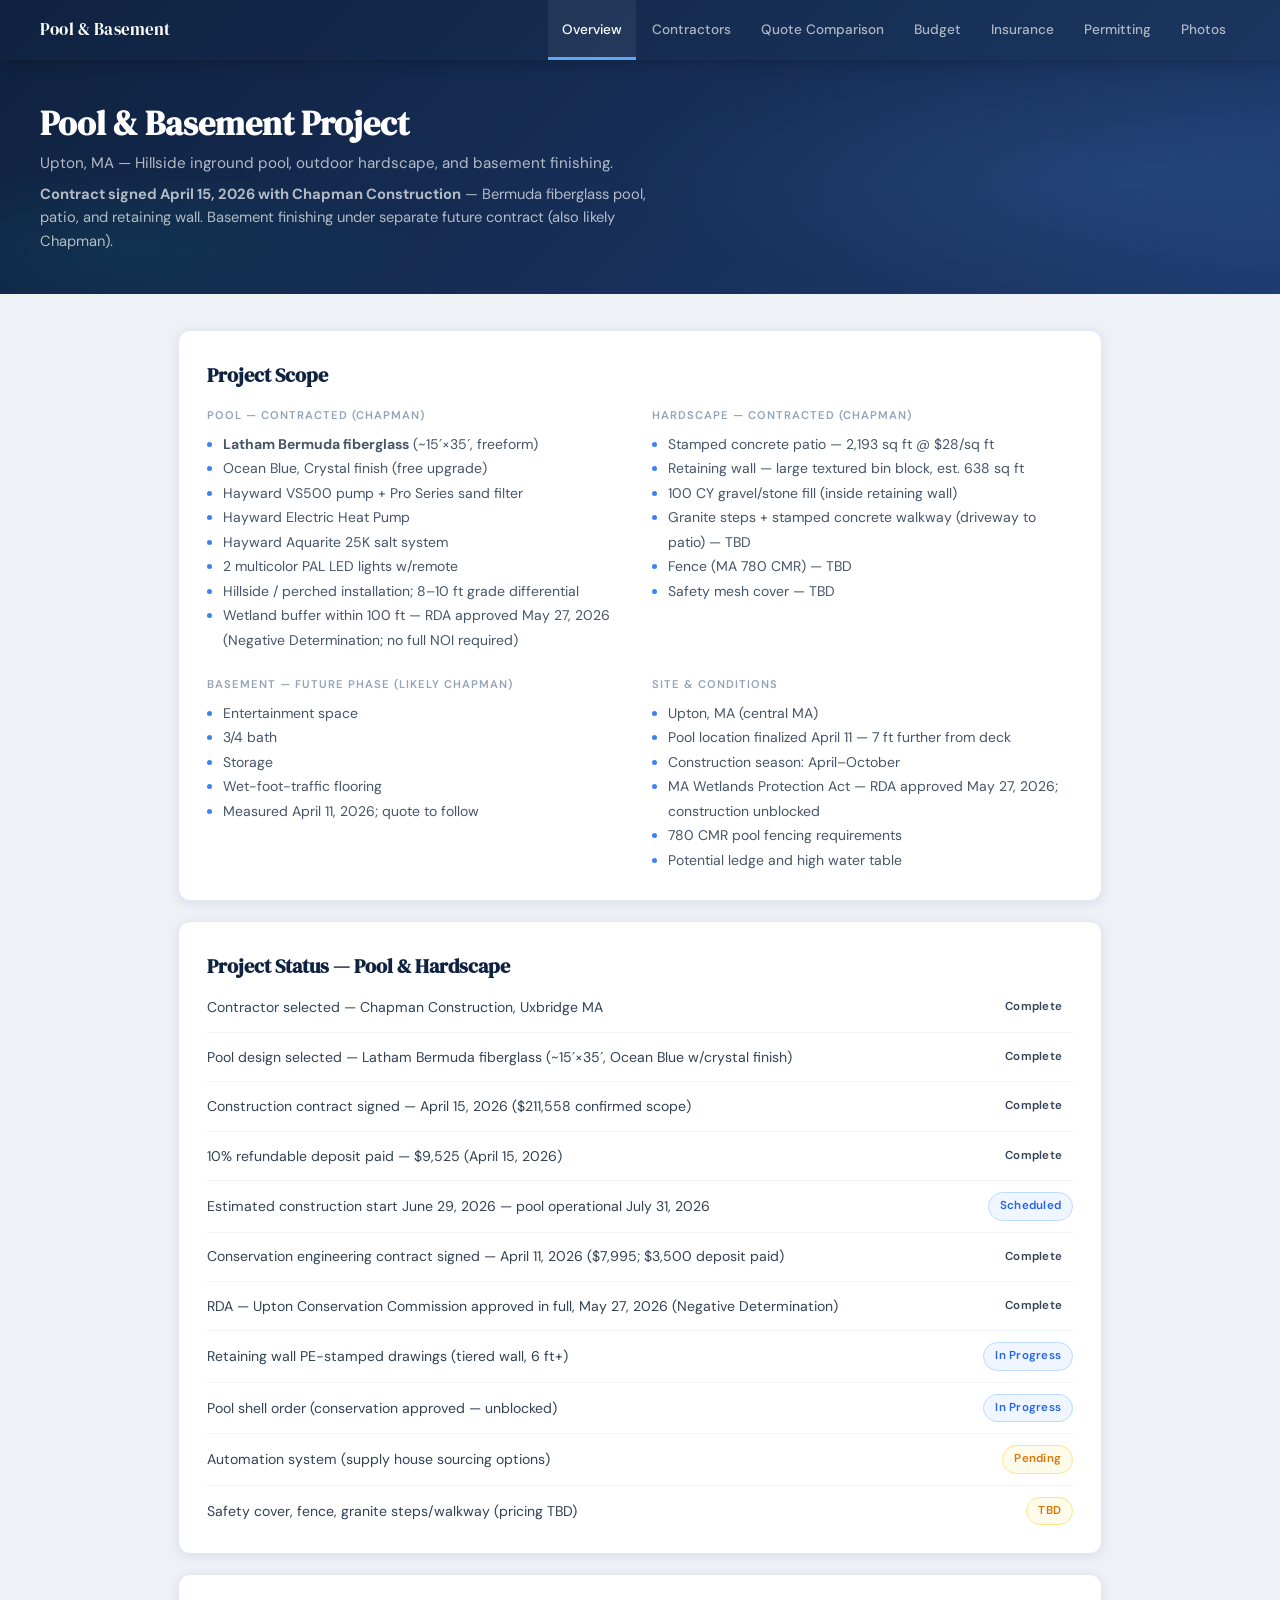
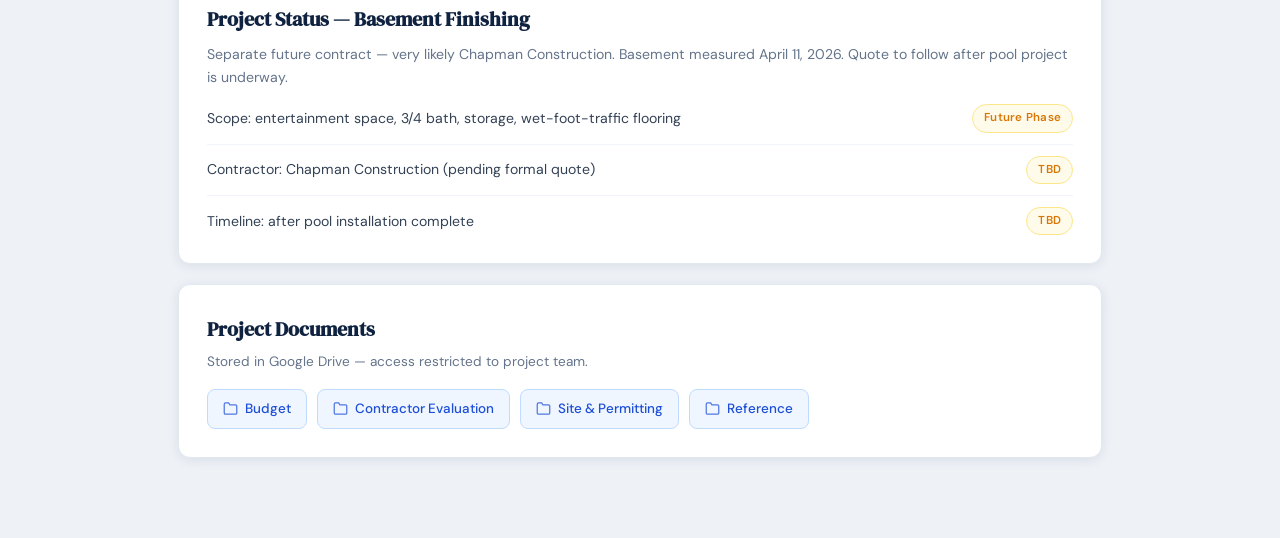
==== commit 18e3946d: "Updated after May 27 2026 town approval" ====
--- a/index.html
+++ b/index.html
@@ -57,7 +57,7 @@
           <li>Hayward Aquarite 25K salt system</li>
           <li>2 multicolor PAL LED lights w/remote</li>
           <li>Hillside / perched installation; 8&ndash;10 ft grade differential</li>
-          <li>Wetland buffer within 100 ft &mdash; RDA filing required (not full NOI)</li>
+          <li>Wetland buffer within 100 ft &mdash; RDA approved May 27, 2026 (Negative Determination; no full NOI required)</li>
         </ul>
       </div>
       <div>
@@ -87,7 +87,7 @@
           <li>Upton, MA (central MA)</li>
           <li>Pool location finalized April 11 &mdash; 7 ft further from deck</li>
           <li>Construction season: April&ndash;October</li>
-          <li>MA Wetlands Protection Act applies; RDA hearing targeting 4th week of May 2026</li>
+          <li>MA Wetlands Protection Act &mdash; RDA approved May 27, 2026; construction unblocked</li>
           <li>780 CMR pool fencing requirements</li>
           <li>Potential ledge and high water table</li>
         </ul>
@@ -104,9 +104,9 @@
       <div class="status-row"><span>10% refundable deposit paid &mdash; $9,525 (April 15, 2026)</span><span class="badge ok">Complete</span></div>
       <div class="status-row"><span>Estimated construction start June 29, 2026 &mdash; pool operational July 31, 2026</span><span class="badge active">Scheduled</span></div>
       <div class="status-row"><span>Conservation engineering contract signed &mdash; April 11, 2026 ($7,995; $3,500 deposit paid)</span><span class="badge ok">Complete</span></div>
-      <div class="status-row"><span>RDA filing &mdash; Upton Conservation Commission; hearing targeting 4th week of May 2026</span><span class="badge active">In Progress</span></div>
+      <div class="status-row"><span>RDA &mdash; Upton Conservation Commission approved in full, May 27, 2026 (Negative Determination)</span><span class="badge ok">Complete</span></div>
       <div class="status-row"><span>Retaining wall PE-stamped drawings (tiered wall, 6 ft+)</span><span class="badge active">In Progress</span></div>
-      <div class="status-row"><span>Pool shell order (pending conservation approval)</span><span class="badge pending">Pending</span></div>
+      <div class="status-row"><span>Pool shell order (conservation approved &mdash; unblocked)</span><span class="badge active">In Progress</span></div>
       <div class="status-row"><span>Automation system (supply house sourcing options)</span><span class="badge pending">Pending</span></div>
       <div class="status-row"><span>Safety cover, fence, granite steps/walkway (pricing TBD)</span><span class="badge pending">TBD</span></div>
     </div>
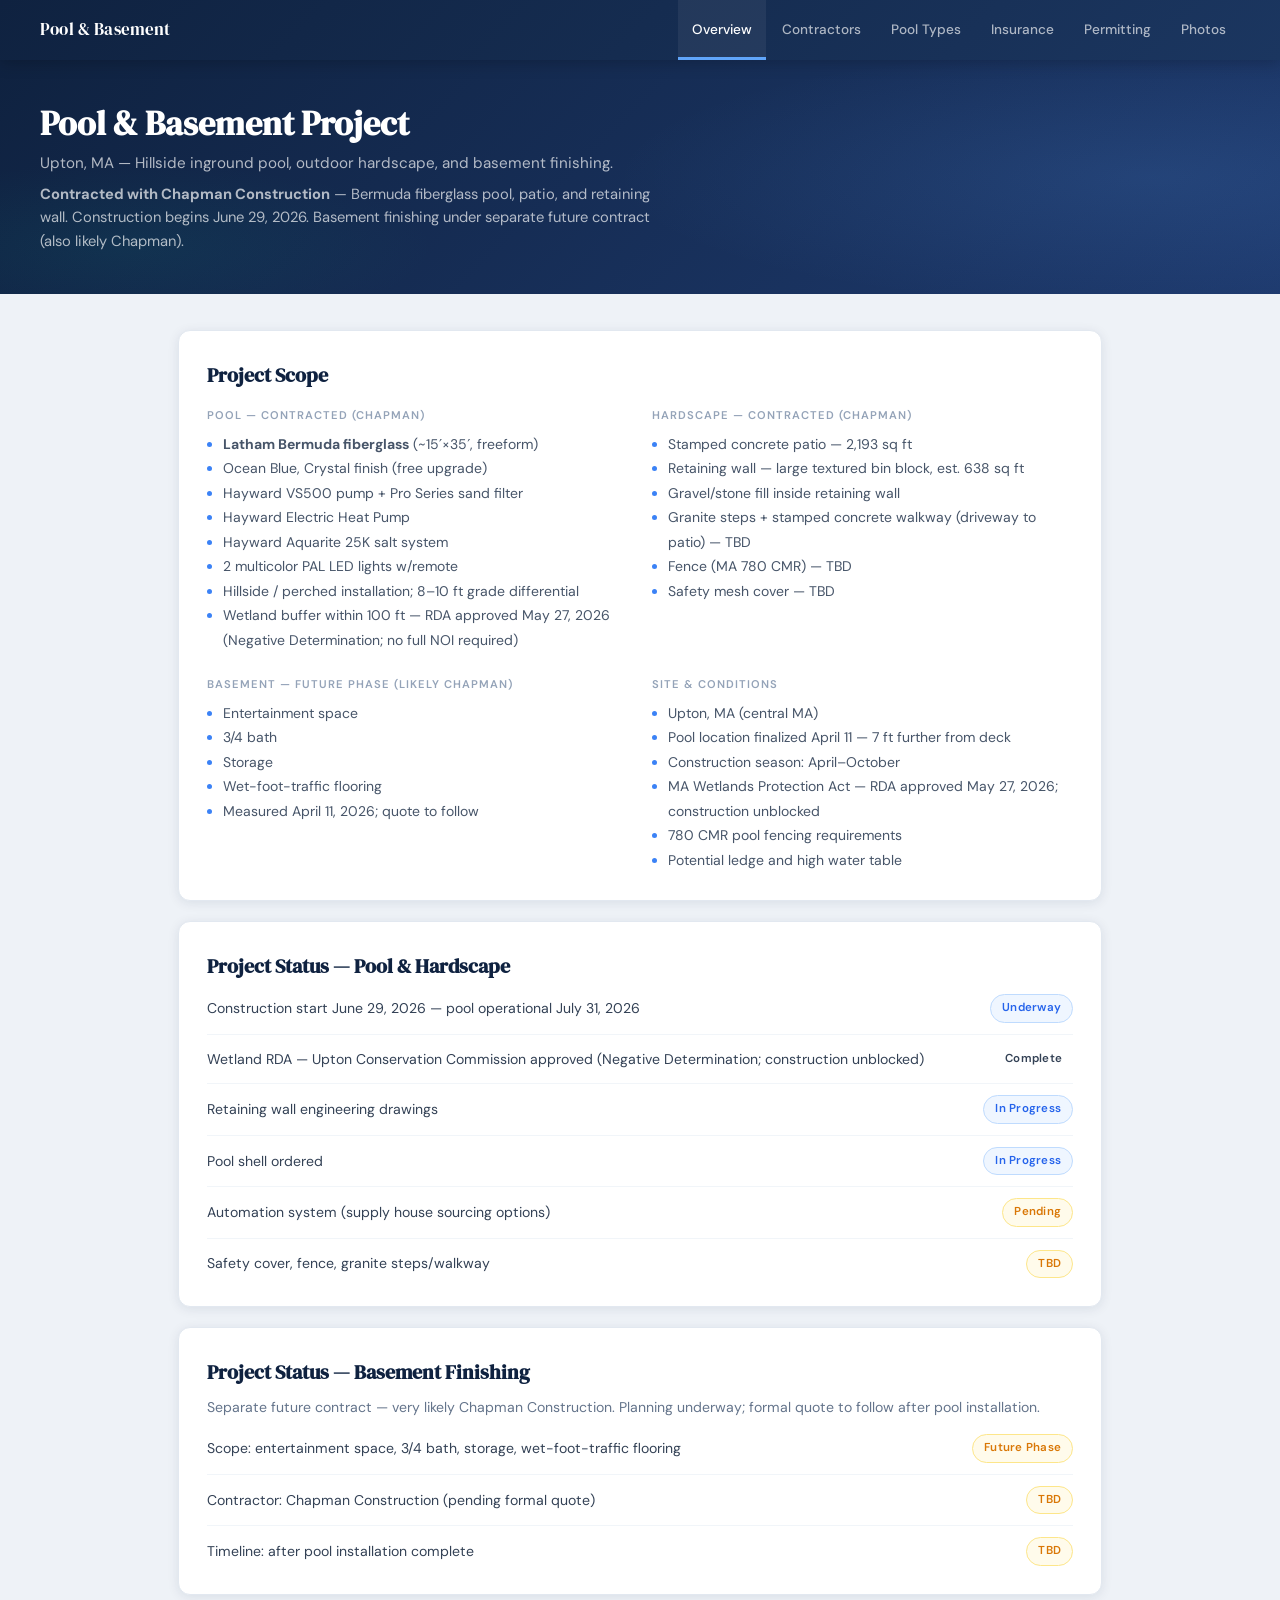
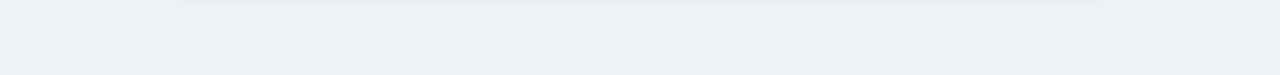
==== commit b80f125d: "June 27 - erosion control wattle installed; all budget figures scrubbed from website." ====
--- a/index.html
+++ b/index.html
@@ -12,8 +12,7 @@
   <div class="nav-links">
     <a href="index.html" class="nav-link active">Overview</a>
     <a href="contractors.html" class="nav-link">Contractors</a>
-    <a href="pool-comparison.html" class="nav-link">Quote Comparison</a>
-    <a href="budget.html" class="nav-link">Budget</a>
+    <a href="pool-comparison.html" class="nav-link">Pool Types</a>
     <a href="insurance.html" class="nav-link">Insurance</a>
     <a href="permitting.html" class="nav-link">Permitting</a>
     <a href="photos.html" class="nav-link">Photos</a>
@@ -25,8 +24,7 @@
 <div class="nav-drawer" id="navDrawer">
   <a href="index.html" class="active">Overview</a>
   <a href="contractors.html">Contractors</a>
-  <a href="pool-comparison.html">Quote Comparison</a>
-  <a href="budget.html">Budget</a>
+  <a href="pool-comparison.html">Pool Types</a>
   <a href="insurance.html">Insurance</a>
   <a href="permitting.html">Permitting</a>
   <a href="photos.html">Photos</a>
@@ -40,7 +38,7 @@
 <div class="page-hero">
   <h1>Pool &amp; Basement Project</h1>
   <p>Upton, MA &mdash; Hillside inground pool, outdoor hardscape, and basement finishing.</p>
-  <p style="margin-top:8px; font-size:0.92rem;"><strong>Contract signed April 15, 2026 with Chapman Construction</strong> &mdash; Bermuda fiberglass pool, patio, and retaining wall. Basement finishing under separate future contract (also likely Chapman).</p>
+  <p style="margin-top:8px; font-size:0.92rem;"><strong>Contracted with Chapman Construction</strong> &mdash; Bermuda fiberglass pool, patio, and retaining wall. Construction begins June 29, 2026. Basement finishing under separate future contract (also likely Chapman).</p>
 </div>
 
 <div class="page">
@@ -63,9 +61,9 @@
       <div>
         <div class="label">Hardscape &mdash; Contracted (Chapman)</div>
         <ul>
-          <li>Stamped concrete patio &mdash; 2,193 sq ft @ $28/sq ft</li>
+          <li>Stamped concrete patio &mdash; 2,193 sq ft</li>
           <li>Retaining wall &mdash; large textured bin block, est. 638 sq ft</li>
-          <li>100 CY gravel/stone fill (inside retaining wall)</li>
+          <li>Gravel/stone fill inside retaining wall</li>
           <li>Granite steps + stamped concrete walkway (driveway to patio) &mdash; TBD</li>
           <li>Fence (MA 780 CMR) &mdash; TBD</li>
           <li>Safety mesh cover &mdash; TBD</li>
@@ -98,23 +96,18 @@
   <div class="card">
     <h2>Project Status &mdash; Pool &amp; Hardscape</h2>
     <div style="margin-top:8px;">
-      <div class="status-row"><span>Contractor selected &mdash; Chapman Construction, Uxbridge MA</span><span class="badge ok">Complete</span></div>
-      <div class="status-row"><span>Pool design selected &mdash; Latham Bermuda fiberglass (~15&prime;&times;35&prime;, Ocean Blue w/crystal finish)</span><span class="badge ok">Complete</span></div>
-      <div class="status-row"><span>Construction contract signed &mdash; April 15, 2026 ($211,558 confirmed scope)</span><span class="badge ok">Complete</span></div>
-      <div class="status-row"><span>10% refundable deposit paid &mdash; $9,525 (April 15, 2026)</span><span class="badge ok">Complete</span></div>
-      <div class="status-row"><span>Estimated construction start June 29, 2026 &mdash; pool operational July 31, 2026</span><span class="badge active">Scheduled</span></div>
-      <div class="status-row"><span>Conservation engineering contract signed &mdash; April 11, 2026 ($7,995; $3,500 deposit paid)</span><span class="badge ok">Complete</span></div>
-      <div class="status-row"><span>RDA &mdash; Upton Conservation Commission approved in full, May 27, 2026 (Negative Determination)</span><span class="badge ok">Complete</span></div>
-      <div class="status-row"><span>Retaining wall PE-stamped drawings (tiered wall, 6 ft+)</span><span class="badge active">In Progress</span></div>
-      <div class="status-row"><span>Pool shell order (conservation approved &mdash; unblocked)</span><span class="badge active">In Progress</span></div>
+      <div class="status-row"><span>Construction start June 29, 2026 &mdash; pool operational July 31, 2026</span><span class="badge active">Underway</span></div>
+      <div class="status-row"><span>Wetland RDA &mdash; Upton Conservation Commission approved (Negative Determination; construction unblocked)</span><span class="badge ok">Complete</span></div>
+      <div class="status-row"><span>Retaining wall engineering drawings</span><span class="badge active">In Progress</span></div>
+      <div class="status-row"><span>Pool shell ordered</span><span class="badge active">In Progress</span></div>
       <div class="status-row"><span>Automation system (supply house sourcing options)</span><span class="badge pending">Pending</span></div>
-      <div class="status-row"><span>Safety cover, fence, granite steps/walkway (pricing TBD)</span><span class="badge pending">TBD</span></div>
+      <div class="status-row"><span>Safety cover, fence, granite steps/walkway</span><span class="badge pending">TBD</span></div>
     </div>
   </div>
 
   <div class="card">
     <h2>Project Status &mdash; Basement Finishing</h2>
-    <p style="font-size:0.88rem; color:var(--gray-500); margin:8px 0 12px;">Separate future contract &mdash; very likely Chapman Construction. Basement measured April 11, 2026. Quote to follow after pool project is underway.</p>
+    <p style="font-size:0.88rem; color:var(--gray-500); margin:8px 0 12px;">Separate future contract &mdash; very likely Chapman Construction. Planning underway; formal quote to follow after pool installation.</p>
     <div style="margin-top:4px;">
       <div class="status-row"><span>Scope: entertainment space, 3/4 bath, storage, wet-foot-traffic flooring</span><span class="badge pending">Future Phase</span></div>
       <div class="status-row"><span>Contractor: Chapman Construction (pending formal quote)</span><span class="badge pending">TBD</span></div>
@@ -122,24 +115,6 @@
     </div>
   </div>
 
-  <div class="card">
-    <h2>Project Documents</h2>
-    <p style="font-size:0.85rem; color:var(--gray-500); margin-top:6px; margin-bottom:16px;">Stored in Google Drive &mdash; access restricted to project team.</p>
-    <div class="drive-links">
-      <a class="drive-link" href="https://drive.google.com/drive/folders/1htWcuKeWYpopLWyValG4H-BwKs19I35I" target="_blank">
-        <svg width="15" height="15" viewBox="0 0 24 24" fill="none" stroke="currentColor" stroke-width="2"><path d="M22 19a2 2 0 0 1-2 2H4a2 2 0 0 1-2-2V5a2 2 0 0 1 2-2h5l2 3h9a2 2 0 0 1 2 2z"/></svg>Budget
-      </a>
-      <a class="drive-link" href="https://drive.google.com/drive/folders/1EN0j-a2XjCC9q99RXL48w9c2hKrCvqSE" target="_blank">
-        <svg width="15" height="15" viewBox="0 0 24 24" fill="none" stroke="currentColor" stroke-width="2"><path d="M22 19a2 2 0 0 1-2 2H4a2 2 0 0 1-2-2V5a2 2 0 0 1 2-2h5l2 3h9a2 2 0 0 1 2 2z"/></svg>Contractor Evaluation
-      </a>
-      <a class="drive-link" href="https://drive.google.com/drive/folders/1o-U7WCH_w0f4J3xe7LhLAKI4BYmgaAaG" target="_blank">
-        <svg width="15" height="15" viewBox="0 0 24 24" fill="none" stroke="currentColor" stroke-width="2"><path d="M22 19a2 2 0 0 1-2 2H4a2 2 0 0 1-2-2V5a2 2 0 0 1 2-2h5l2 3h9a2 2 0 0 1 2 2z"/></svg>Site &amp; Permitting
-      </a>
-      <a class="drive-link" href="https://drive.google.com/drive/folders/1_CKLg2X6cd-7pABBWBzJrajK5oQ_XawN" target="_blank">
-        <svg width="15" height="15" viewBox="0 0 24 24" fill="none" stroke="currentColor" stroke-width="2"><path d="M22 19a2 2 0 0 1-2 2H4a2 2 0 0 1-2-2V5a2 2 0 0 1 2-2h5l2 3h9a2 2 0 0 1 2 2z"/></svg>Reference
-      </a>
-    </div>
-  </div>
 </div>
 </body>
 </html>
